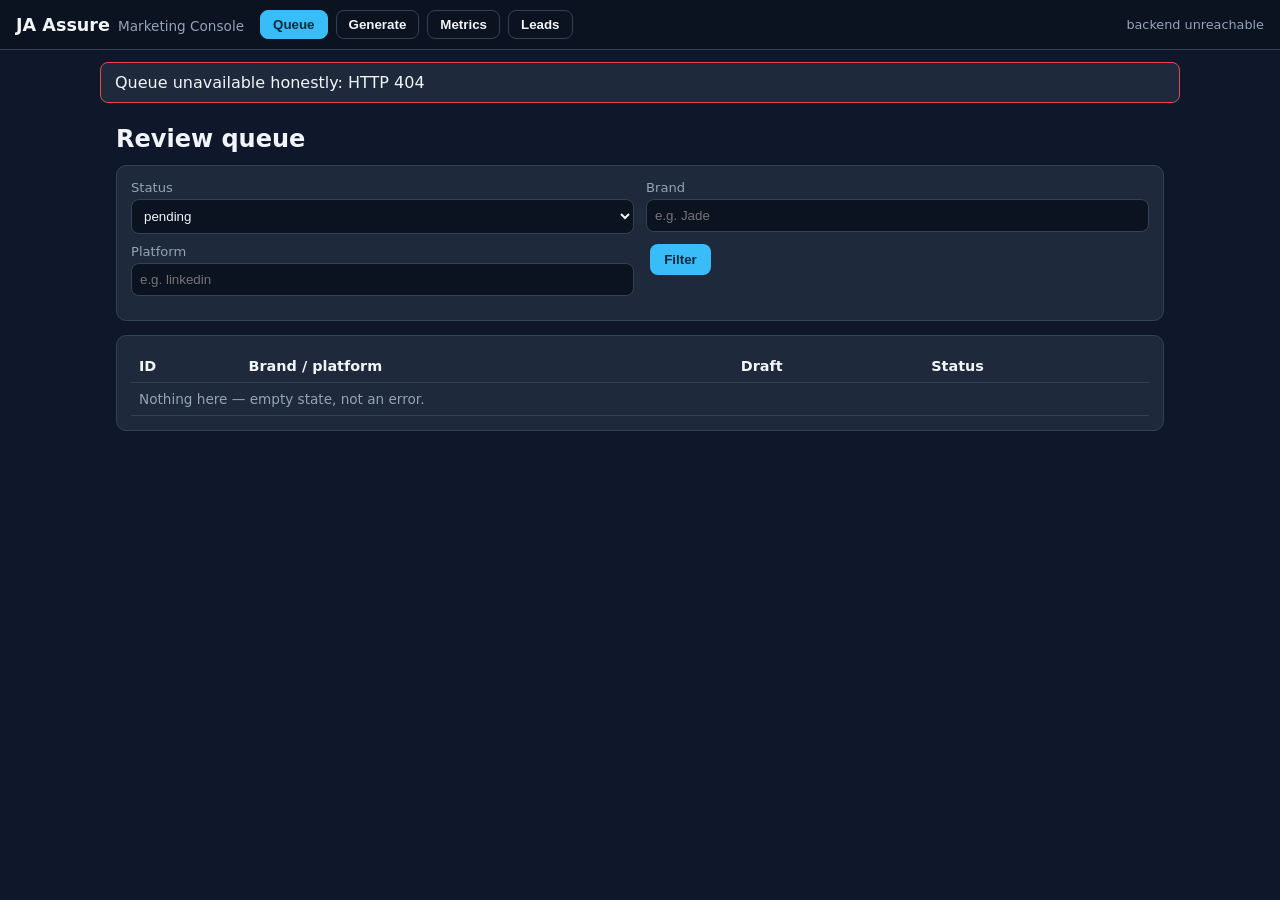
==== frontend/index.html @ 281b72fd "Real-vs-demo segregation, static frontend, live-model fix, hermetic tests - DEMO_MODE gate: real mod" ====
<!DOCTYPE html>
<html lang="en">
<head>
<meta charset="UTF-8">
<meta name="viewport" content="width=device-width, initial-scale=1">
<title>JA Assure — Marketing Console</title>
<link rel="stylesheet" href="./styles.css">
</head>
<body>
<header class="topbar">
  <div class="brand"><strong>JA Assure</strong><span>Marketing Console</span></div>
  <nav id="nav">
    <button data-view="queue" class="active">Queue</button>
    <button data-view="generate">Generate</button>
    <button data-view="metrics">Metrics</button>
    <button data-view="leads">Leads</button>
  </nav>
  <div id="health" class="health" title="Backend status">…</div>
</header>
<div id="banner" class="banner" hidden></div>
<main id="view"></main>
<script src="./app.js"></script>
</body>
</html>
---- frontend/styles.css ----
:root { --bg:#0f172a; --card:#1e293b; --line:#334155; --txt:#f1f5f9; --mut:#94a3b8; --acc:#38bdf8; --ok:#22c55e; --warn:#f59e0b; --bad:#ef4444; --demo:#f59e0b; }
* { box-sizing:border-box; }
body { margin:0; font-family:system-ui,-apple-system,Segoe UI,Roboto,sans-serif; background:var(--bg); color:var(--txt); }
.topbar { display:flex; align-items:center; gap:16px; padding:10px 16px; border-bottom:1px solid var(--line); background:#0b1220; position:sticky; top:0; z-index:5; flex-wrap:wrap; }
.brand strong { font-size:1.1rem; } .brand span { color:var(--mut); margin-left:8px; font-size:.85rem; }
#nav { display:flex; gap:8px; }
#nav button { background:transparent; border:1px solid var(--line); color:var(--txt); padding:6px 12px; border-radius:8px; cursor:pointer; }
#nav button.active { background:var(--acc); border-color:var(--acc); color:#06283a; font-weight:700; }
.health { margin-left:auto; font-size:.8rem; color:var(--mut); }
.health .dot { display:inline-block; width:8px; height:8px; border-radius:50%; background:var(--ok); margin-right:6px; }
.health.demo .dot { background:var(--demo); }
main { max-width:1080px; margin:0 auto; padding:16px; }
.banner { max-width:1080px; margin:12px auto 0; padding:10px 14px; border-radius:8px; background:#1e293b; border:1px solid var(--line); }
.banner.err { border-color:var(--bad); } .banner.demo { border-color:var(--demo); }
.card { background:var(--card); border:1px solid var(--line); border-radius:10px; padding:14px; margin-bottom:14px; }
.grid { display:grid; gap:14px; } @media(min-width:800px){ .grid.two { grid-template-columns:1fr 1fr; } }
h2 { margin:6px 0 12px; } h3 { margin:14px 0 8px; } h4 { margin:12px 0 6px; color:var(--acc); }
.mut { color:var(--mut); font-size:.85rem; }
pre, .prewrap { white-space:pre-wrap; word-break:break-word; }
table { width:100%; border-collapse:collapse; font-size:.9rem; }
th, td { text-align:left; padding:8px; border-bottom:1px solid var(--line); vertical-align:top; }
tr.clickable { cursor:pointer; } tr.clickable:hover td { background:#243449; }
.badge { display:inline-block; padding:2px 10px; border-radius:999px; font-size:.72rem; font-weight:700; text-transform:uppercase; letter-spacing:.03em; background:#334155; }
.badge.pending { background:#fef3c7; color:#92400e; } .badge.approved { background:#dcfce7; color:#166534; }
.badge.rejected { background:#e5e7eb; color:#374151; } .badge.scheduled { background:#dbeafe; color:#1e40af; }
.badge.published { background:#e0e7ff; color:#3730a3; } .badge.manual_intervention { background:#fee2e2; color:#991b1b; }
.badge.demo { background:#fef3c7; color:#92400e; border:1px dashed #92400e; }
button, .btn { background:var(--acc); color:#06283a; border:0; border-radius:8px; padding:8px 14px; font-weight:700; cursor:pointer; }
button.secondary { background:transparent; border:1px solid var(--line); color:var(--txt); }
button.danger { background:var(--bad); color:#fff; }
input, select, textarea { width:100%; background:#0b1220; border:1px solid var(--line); color:var(--txt); border-radius:8px; padding:8px; margin:4px 0 10px; }
label { font-size:.82rem; color:var(--mut); }
.formgrid { display:grid; gap:0 12px; } @media(min-width:700px){ .formgrid { grid-template-columns:1fr 1fr; } }
.diff-del { background:#3f1d1d; } .diff-ins { background:#12351f; }
.diff { list-style:none; padding:0; font-family:ui-monospace,monospace; font-size:.82rem; }
.diff li { padding:3px 8px; border-radius:4px; }
video { width:100%; max-width:300px; border-radius:8px; background:#000; }
.kpis { display:grid; grid-template-columns:repeat(auto-fit,minmax(150px,1fr)); gap:12px; }
.kpi { background:var(--card); border:1px solid var(--line); border-radius:10px; padding:12px; }
.kpi b { font-size:1.7rem; display:block; }
.kpi span { color:var(--mut); font-size:.8rem; }
.back { display:inline-block; margin-bottom:10px; color:var(--acc); cursor:pointer; }
ol.compact, ul.compact { margin:6px 0; padding-left:20px; } ol.compact li, ul.compact li { margin-bottom:4px; }
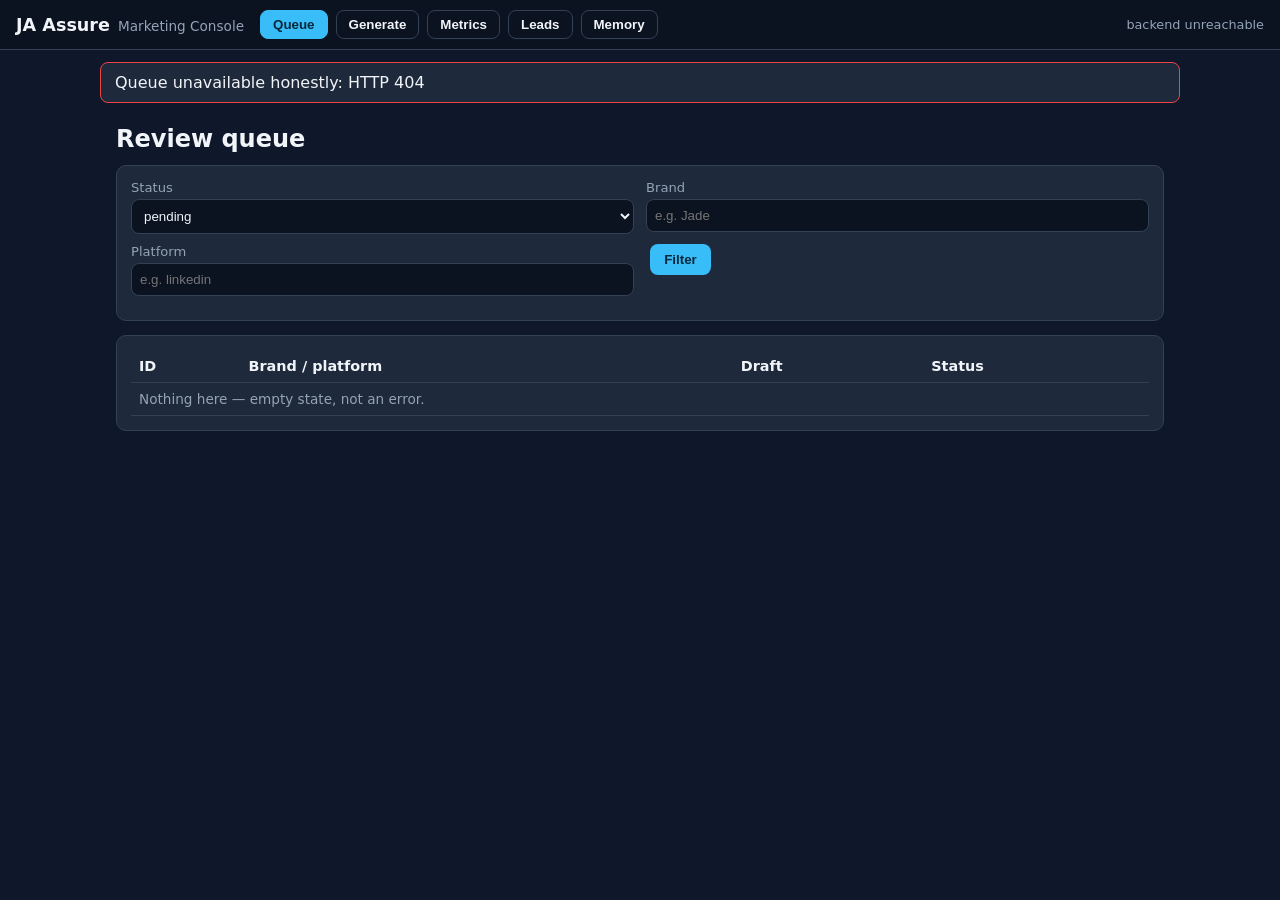
==== commit f3406122: "feat: initial memory vault, ken burns reel, and frontend graph" ====
--- a/frontend/index.html
+++ b/frontend/index.html
@@ -14,6 +14,7 @@
     <button data-view="generate">Generate</button>
     <button data-view="metrics">Metrics</button>
     <button data-view="leads">Leads</button>
+    <button data-view="memory">Memory</button>
   </nav>
   <div id="health" class="health" title="Backend status">…</div>
 </header>
--- a/frontend/styles.css
+++ b/frontend/styles.css
@@ -41,3 +41,5 @@
 .kpi span { color:var(--mut); font-size:.8rem; }
 .back { display:inline-block; margin-bottom:10px; color:var(--acc); cursor:pointer; }
 ol.compact, ul.compact { margin:6px 0; padding-left:20px; } ol.compact li, ul.compact li { margin-bottom:4px; }
+.image-gallery { display:flex; gap:10px; overflow-x:auto; padding:2px 2px 8px; }
+.image-gallery img { max-width:220px; border-radius:8px; flex:0 0 auto; background:#0b1220; }
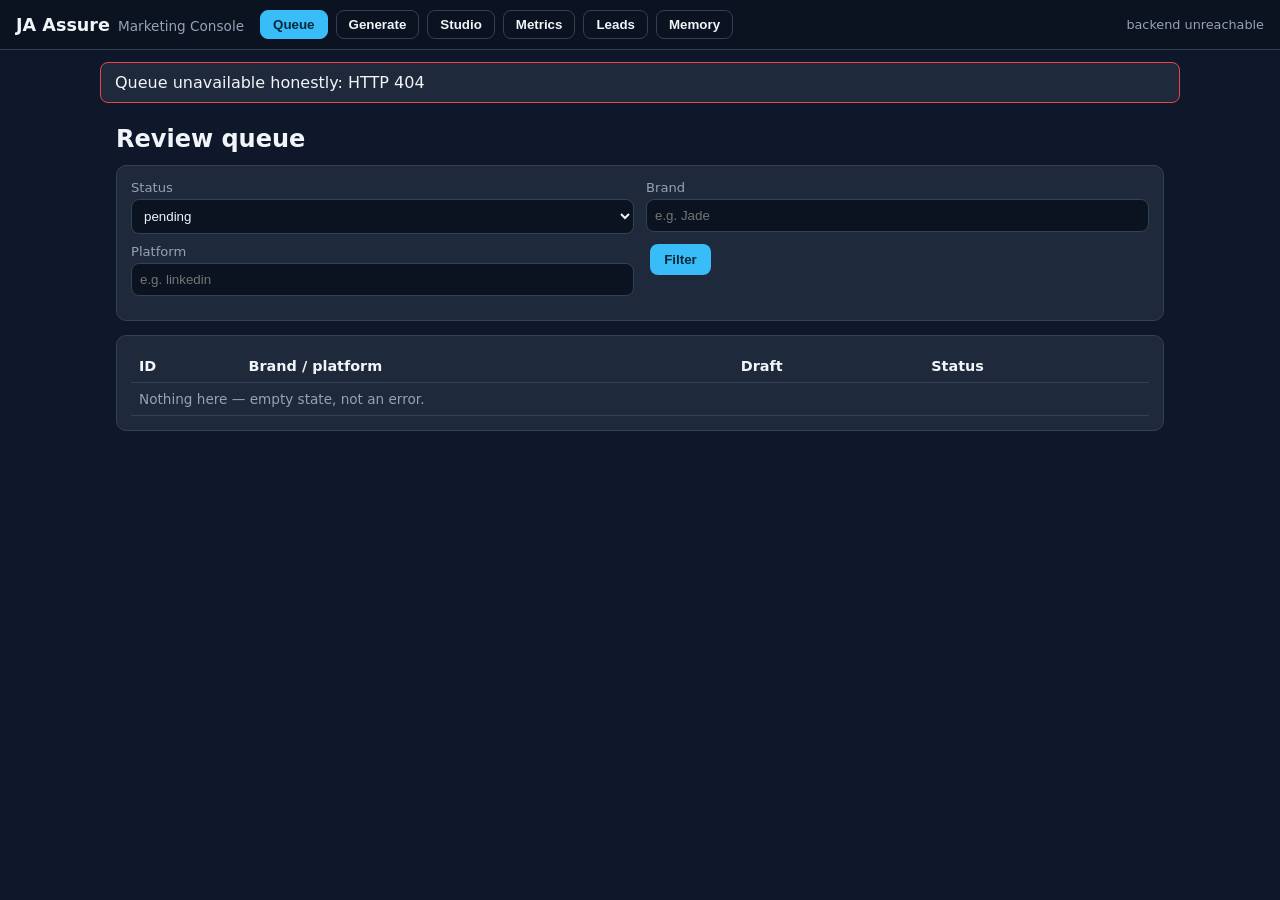
==== commit 5486c942: "feat: interactive Test Studio frontend, validated Veo and gemini-3.1-flash-image models, and studio " ====
--- a/frontend/index.html
+++ b/frontend/index.html
@@ -12,6 +12,7 @@
   <nav id="nav">
     <button data-view="queue" class="active">Queue</button>
     <button data-view="generate">Generate</button>
+    <button data-view="studio">Studio</button>
     <button data-view="metrics">Metrics</button>
     <button data-view="leads">Leads</button>
     <button data-view="memory">Memory</button>
--- a/frontend/styles.css
+++ b/frontend/styles.css
@@ -41,5 +41,8 @@
 .kpi span { color:var(--mut); font-size:.8rem; }
 .back { display:inline-block; margin-bottom:10px; color:var(--acc); cursor:pointer; }
 ol.compact, ul.compact { margin:6px 0; padding-left:20px; } ol.compact li, ul.compact li { margin-bottom:4px; }
-.image-gallery { display:flex; gap:10px; overflow-x:auto; padding:2px 2px 8px; }
-.image-gallery img { max-width:220px; border-radius:8px; flex:0 0 auto; background:#0b1220; }
+.studio-result { background:#0b1220; border:1px solid #334155; border-radius:8px; padding:12px; margin-top:12px; }
+.captions-box { background:#1e293b; border-radius:6px; padding:8px 12px; border:1px solid #334155; font-size:.82rem; }
+.captions-box ol { margin:0; padding-left:18px; }
+button:hover, .btn:hover { opacity:0.92; }
+#nav button:hover { border-color:var(--acc); }
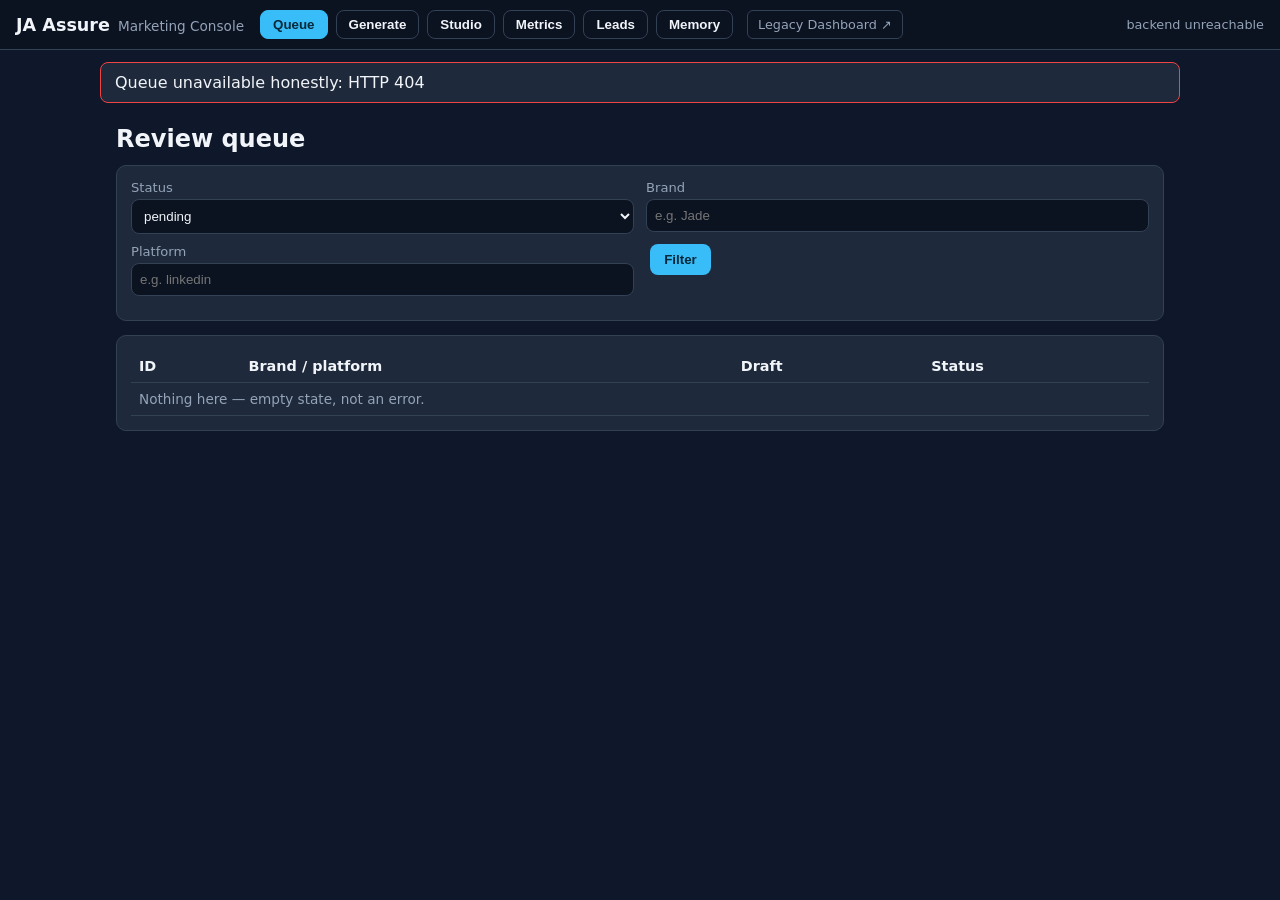
==== commit 804de019: "feat: integrate Pexels video API, Gemini multi-model rate-limit rotation pool, bounded research time" ====
--- a/frontend/index.html
+++ b/frontend/index.html
@@ -16,6 +16,7 @@
     <button data-view="metrics">Metrics</button>
     <button data-view="leads">Leads</button>
     <button data-view="memory">Memory</button>
+    <a href="/dashboard" style="color:#94a3b8;text-decoration:none;font-size:0.8rem;padding:6px 10px;border:1px solid #334155;border-radius:6px;margin-left:6px" title="Open Legacy HTML Dashboard">Legacy Dashboard ↗</a>
   </nav>
   <div id="health" class="health" title="Backend status">…</div>
 </header>
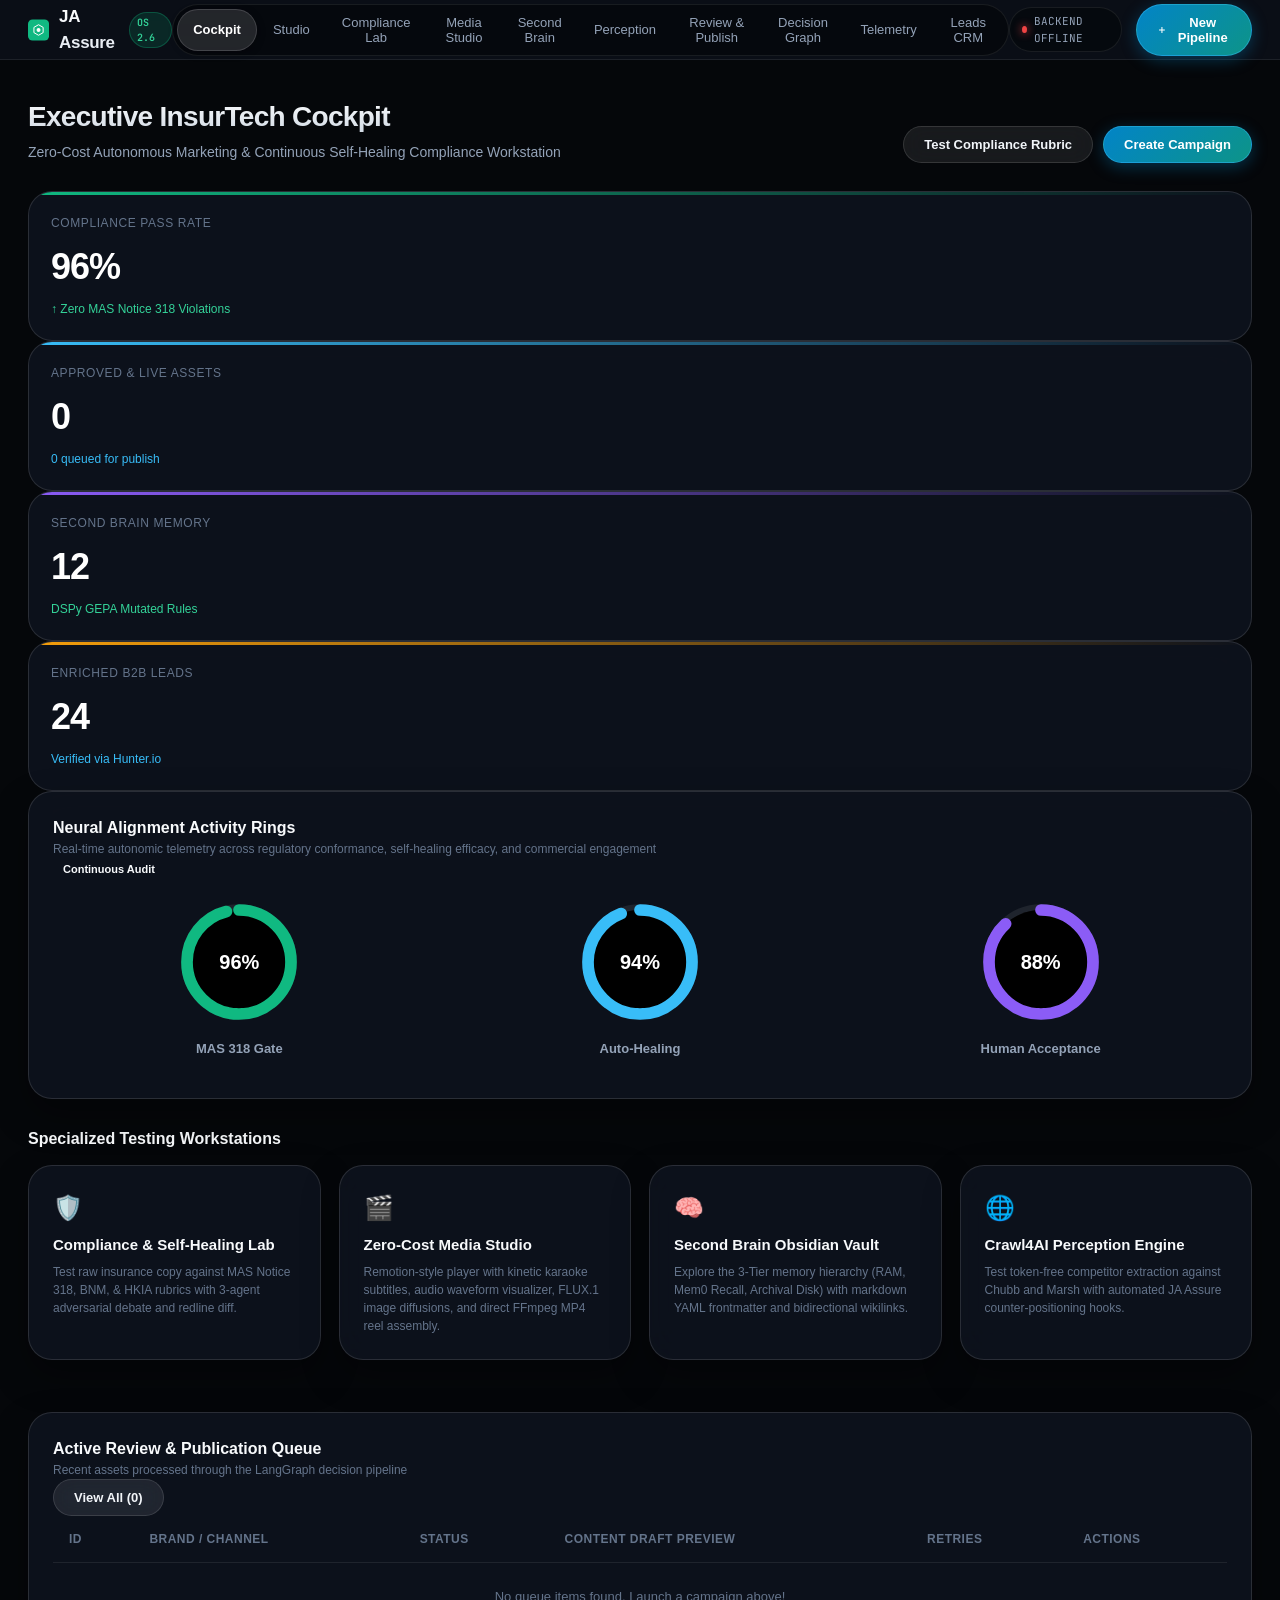
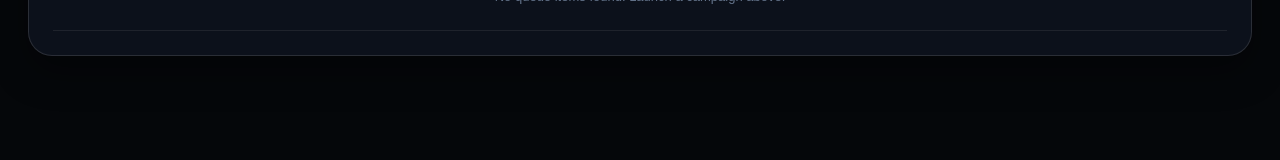
==== commit 2bed4103: "feat: complete Apple Design Method workstation, live media engine, Obsidian second brain, and compre" ====
--- a/frontend/index.html
+++ b/frontend/index.html
@@ -1,27 +1,133 @@
 <!DOCTYPE html>
-<html lang="en">
+<html lang="en" class="dark">
 <head>
-<meta charset="UTF-8">
-<meta name="viewport" content="width=device-width, initial-scale=1">
-<title>JA Assure — Marketing Console</title>
-<link rel="stylesheet" href="./styles.css">
+  <meta charset="UTF-8">
+  <meta name="viewport" content="width=device-width, initial-scale=1.0, maximum-scale=1.0, user-scalable=no">
+  <title>JA Assure Intelligence — Autonomous Marketing &amp; Compliance OS</title>
+  <link rel="preconnect" href="https://fonts.googleapis.com">
+  <link rel="preconnect" href="https://fonts.gstatic.com" crossorigin>
+  <link href="https://fonts.googleapis.com/css2?family=SF+Pro+Display:wght@300;400;500;600;700&family=SF+Pro+Text:wght@400;500;600&family=JetBrains+Mono:wght@400;500&display=swap" rel="stylesheet">
+  <link rel="stylesheet" href="./styles.css">
 </head>
-<body>
-<header class="topbar">
-  <div class="brand"><strong>JA Assure</strong><span>Marketing Console</span></div>
-  <nav id="nav">
-    <button data-view="queue" class="active">Queue</button>
-    <button data-view="generate">Generate</button>
-    <button data-view="studio">Studio</button>
-    <button data-view="metrics">Metrics</button>
-    <button data-view="leads">Leads</button>
-    <button data-view="memory">Memory</button>
-    <a href="/dashboard" style="color:#94a3b8;text-decoration:none;font-size:0.8rem;padding:6px 10px;border:1px solid #334155;border-radius:6px;margin-left:6px" title="Open Legacy HTML Dashboard">Legacy Dashboard ↗</a>
-  </nav>
-  <div id="health" class="health" title="Backend status">…</div>
-</header>
-<div id="banner" class="banner" hidden></div>
-<main id="view"></main>
-<script src="./app.js"></script>
+<body class="adm-theme">
+
+  <!-- ========================================================================= -->
+  <!-- APPLE KEYNOTE INTRO LOADING SCREEN                                        -->
+  <!-- ========================================================================= -->
+  <div id="adm-loader" class="adm-loader">
+    <div class="loader-backdrop-glow"></div>
+    <div class="loader-content">
+      <div class="loader-logo-wrap">
+        <div class="loader-halo"></div>
+        <div class="loader-symbol">
+          <svg width="64" height="64" viewBox="0 0 64 64" fill="none" xmlns="http://www.w3.org/2000/svg">
+            <rect width="64" height="64" rx="16" fill="url(#loader-grad)" />
+            <path d="M32 14L48 23V41L32 50L16 41V23L32 14Z" stroke="white" stroke-width="2.5" stroke-linejoin="round" />
+            <circle cx="32" cy="32" r="7" fill="white" />
+            <path d="M32 21V25M32 39V43M41 27L38 29M26 35L23 37M41 37L38 35M26 29L23 27" stroke="rgba(255,255,255,0.7)" stroke-width="2" stroke-linecap="round" />
+            <defs>
+              <linearGradient id="loader-grad" x1="0" y1="0" x2="64" y2="64" gradientUnits="userSpaceOnUse">
+                <stop stop-color="#10B981" />
+                <stop offset="0.5" stop-color="#06B6D4" />
+                <stop offset="1" stop-color="#3B82F6" />
+              </linearGradient>
+            </defs>
+          </svg>
+        </div>
+      </div>
+      <h1 class="loader-title">JA Assure Intelligence</h1>
+      <p class="loader-subtitle">Autonomous Marketing &amp; Continuous Self-Healing Compliance OS</p>
+      
+      <div class="loader-progress-container">
+        <div class="loader-progress-track">
+          <div id="loader-progress-bar" class="loader-progress-fill"></div>
+        </div>
+        <div id="loader-status" class="loader-status-text">Booting Neural Architecture...</div>
+      </div>
+
+      <div class="loader-badges">
+        <span>Zero-Cost Media Studio</span>
+        <span>•</span>
+        <span>MAS Notice 318 Guard</span>
+        <span>•</span>
+        <span>DSPy GEPA Optimizer</span>
+        <span>•</span>
+        <span>Obsidian Second Brain</span>
+      </div>
+    </div>
+  </div>
+
+  <!-- ========================================================================= -->
+  <!-- CUPERTINO SYSTEM BAR & WORKSPACE NAVIGATION                               -->
+  <!-- ========================================================================= -->
+  <header class="cupertino-bar">
+    <div class="bar-left">
+      <div class="brand-insignia" id="brand-home-btn" title="JA Assure Intelligence Workstation">
+        <svg width="28" height="28" viewBox="0 0 64 64" fill="none">
+          <rect width="64" height="64" rx="14" fill="url(#bar-grad)" />
+          <path d="M32 16L46 24V40L32 48L18 40V24L32 16Z" stroke="white" stroke-width="3" />
+          <circle cx="32" cy="32" r="6" fill="white" />
+          <defs>
+            <linearGradient id="bar-grad" x1="0" y1="0" x2="64" y2="64">
+              <stop stop-color="#10B981"/>
+              <stop offset="1" stop-color="#0284C7"/>
+            </linearGradient>
+          </defs>
+        </svg>
+        <span class="brand-name">JA Assure</span>
+        <span class="brand-pill">OS 2.6</span>
+      </div>
+    </div>
+
+    <nav class="cupertino-nav" id="main-nav">
+      <div class="nav-pill-slider" id="nav-slider"></div>
+      <button class="nav-item active" data-view="overview" title="Executive Cockpit & Live Operations">Cockpit</button>
+      <button class="nav-item" data-view="studio" title="End-to-End Pipeline & Multi-Platform Previews">Studio</button>
+      <button class="nav-item" data-view="compliance" title="Regulatory Testing & 3-Agent Debate Lab">Compliance Lab</button>
+      <button class="nav-item" data-view="medialab" title="Remotion Player, Kinetic Subtitles & FLUX Diffuser">Media Studio</button>
+      <button class="nav-item" data-view="vault" title="Obsidian Vault & 3-Tier Memory Graph">Second Brain</button>
+      <button class="nav-item" data-view="perception" title="Crawl4AI Competitor Intel & Newsjacking">Perception</button>
+      <button class="nav-item" data-view="queue" title="Review Queue & Project 2 Auto-Publisher">Review &amp; Publish</button>
+      <button class="nav-item" data-view="graph" title="LangGraph Decision Graph Canvas">Decision Graph</button>
+      <button class="nav-item" data-view="metrics" title="Closed-Loop Telemetry & Learning Curves">Telemetry</button>
+      <button class="nav-item" data-view="leads" title="B2B Prospecting & Fit Score Radar">Leads CRM</button>
+    </nav>
+
+    <div class="bar-right">
+      <div class="health-chip" id="health-chip" title="Backend & Model Sync Status">
+        <span class="pulse-dot"></span>
+        <span class="health-label" id="health-label">Syncing...</span>
+      </div>
+
+      <button class="action-btn-primary" id="btn-quick-generate" title="Launch Content Generator">
+        <svg width="14" height="14" viewBox="0 0 24 24" fill="none" stroke="currentColor" stroke-width="2.5">
+          <line x1="12" y1="5" x2="12" y2="19"></line>
+          <line x1="5" y1="12" x2="19" y2="12"></line>
+        </svg>
+        <span>New Pipeline</span>
+      </button>
+    </div>
+  </header>
+
+  <!-- Global Alert Banner -->
+  <div id="adm-banner" class="adm-banner" hidden>
+    <div class="banner-inner">
+      <span class="banner-icon" id="banner-icon">ℹ️</span>
+      <span class="banner-text" id="banner-text">Notification</span>
+      <button class="banner-close" id="banner-close">&times;</button>
+    </div>
+  </div>
+
+  <!-- ========================================================================= -->
+  <!-- MAIN APPLICATION STAGE WORKSPACE                                          -->
+  <!-- ========================================================================= -->
+  <main class="adm-stage" id="adm-stage">
+    <!-- Active interactive testbench view mounts here -->
+  </main>
+
+  <!-- Remotion-Style Video Preview Audio Element -->
+  <audio id="global-player-audio" preload="auto"></audio>
+
+  <script src="./app.js"></script>
 </body>
 </html>
--- a/frontend/styles.css
+++ b/frontend/styles.css
@@ -1,48 +1,2125 @@
-:root { --bg:#0f172a; --card:#1e293b; --line:#334155; --txt:#f1f5f9; --mut:#94a3b8; --acc:#38bdf8; --ok:#22c55e; --warn:#f59e0b; --bad:#ef4444; --demo:#f59e0b; }
-* { box-sizing:border-box; }
-body { margin:0; font-family:system-ui,-apple-system,Segoe UI,Roboto,sans-serif; background:var(--bg); color:var(--txt); }
-.topbar { display:flex; align-items:center; gap:16px; padding:10px 16px; border-bottom:1px solid var(--line); background:#0b1220; position:sticky; top:0; z-index:5; flex-wrap:wrap; }
-.brand strong { font-size:1.1rem; } .brand span { color:var(--mut); margin-left:8px; font-size:.85rem; }
-#nav { display:flex; gap:8px; }
-#nav button { background:transparent; border:1px solid var(--line); color:var(--txt); padding:6px 12px; border-radius:8px; cursor:pointer; }
-#nav button.active { background:var(--acc); border-color:var(--acc); color:#06283a; font-weight:700; }
-.health { margin-left:auto; font-size:.8rem; color:var(--mut); }
-.health .dot { display:inline-block; width:8px; height:8px; border-radius:50%; background:var(--ok); margin-right:6px; }
-.health.demo .dot { background:var(--demo); }
-main { max-width:1080px; margin:0 auto; padding:16px; }
-.banner { max-width:1080px; margin:12px auto 0; padding:10px 14px; border-radius:8px; background:#1e293b; border:1px solid var(--line); }
-.banner.err { border-color:var(--bad); } .banner.demo { border-color:var(--demo); }
-.card { background:var(--card); border:1px solid var(--line); border-radius:10px; padding:14px; margin-bottom:14px; }
-.grid { display:grid; gap:14px; } @media(min-width:800px){ .grid.two { grid-template-columns:1fr 1fr; } }
-h2 { margin:6px 0 12px; } h3 { margin:14px 0 8px; } h4 { margin:12px 0 6px; color:var(--acc); }
-.mut { color:var(--mut); font-size:.85rem; }
-pre, .prewrap { white-space:pre-wrap; word-break:break-word; }
-table { width:100%; border-collapse:collapse; font-size:.9rem; }
-th, td { text-align:left; padding:8px; border-bottom:1px solid var(--line); vertical-align:top; }
-tr.clickable { cursor:pointer; } tr.clickable:hover td { background:#243449; }
-.badge { display:inline-block; padding:2px 10px; border-radius:999px; font-size:.72rem; font-weight:700; text-transform:uppercase; letter-spacing:.03em; background:#334155; }
-.badge.pending { background:#fef3c7; color:#92400e; } .badge.approved { background:#dcfce7; color:#166534; }
-.badge.rejected { background:#e5e7eb; color:#374151; } .badge.scheduled { background:#dbeafe; color:#1e40af; }
-.badge.published { background:#e0e7ff; color:#3730a3; } .badge.manual_intervention { background:#fee2e2; color:#991b1b; }
-.badge.demo { background:#fef3c7; color:#92400e; border:1px dashed #92400e; }
-button, .btn { background:var(--acc); color:#06283a; border:0; border-radius:8px; padding:8px 14px; font-weight:700; cursor:pointer; }
-button.secondary { background:transparent; border:1px solid var(--line); color:var(--txt); }
-button.danger { background:var(--bad); color:#fff; }
-input, select, textarea { width:100%; background:#0b1220; border:1px solid var(--line); color:var(--txt); border-radius:8px; padding:8px; margin:4px 0 10px; }
-label { font-size:.82rem; color:var(--mut); }
-.formgrid { display:grid; gap:0 12px; } @media(min-width:700px){ .formgrid { grid-template-columns:1fr 1fr; } }
-.diff-del { background:#3f1d1d; } .diff-ins { background:#12351f; }
-.diff { list-style:none; padding:0; font-family:ui-monospace,monospace; font-size:.82rem; }
-.diff li { padding:3px 8px; border-radius:4px; }
-video { width:100%; max-width:300px; border-radius:8px; background:#000; }
-.kpis { display:grid; grid-template-columns:repeat(auto-fit,minmax(150px,1fr)); gap:12px; }
-.kpi { background:var(--card); border:1px solid var(--line); border-radius:10px; padding:12px; }
-.kpi b { font-size:1.7rem; display:block; }
-.kpi span { color:var(--mut); font-size:.8rem; }
-.back { display:inline-block; margin-bottom:10px; color:var(--acc); cursor:pointer; }
-ol.compact, ul.compact { margin:6px 0; padding-left:20px; } ol.compact li, ul.compact li { margin-bottom:4px; }
-.studio-result { background:#0b1220; border:1px solid #334155; border-radius:8px; padding:12px; margin-top:12px; }
-.captions-box { background:#1e293b; border-radius:6px; padding:8px 12px; border:1px solid #334155; font-size:.82rem; }
-.captions-box ol { margin:0; padding-left:18px; }
-button:hover, .btn:hover { opacity:0.92; }
-#nav button:hover { border-color:var(--acc); }
+/* ==========================================================================
+   JA ASSURE INTELLIGENCE — APPLE DESIGN METHOD (ADM) DESIGN SYSTEM
+   Space Black · Frosted Glassmorphism · SF Pro Typography · Keynote Aesthetic
+   ========================================================================== */
+
+:root {
+  --bg-black: #05070A;
+  --bg-canvas: #090D14;
+  --bg-card: rgba(18, 24, 38, 0.65);
+  --bg-card-hover: rgba(26, 35, 54, 0.8);
+  --bg-card-active: rgba(30, 42, 66, 0.9);
+  --bg-glass: rgba(13, 18, 28, 0.72);
+  --bg-input: rgba(10, 14, 22, 0.85);
+
+  --border-subtle: rgba(255, 255, 255, 0.08);
+  --border-card: rgba(255, 255, 255, 0.12);
+  --border-glow: rgba(56, 189, 248, 0.35);
+
+  --text-primary: #F8FAFC;
+  --text-secondary: #94A3B8;
+  --text-muted: #64748B;
+  --text-faint: #475569;
+
+  --apple-jade: #10B981;
+  --apple-jade-glow: rgba(16, 185, 129, 0.3);
+  --apple-jaguar: #3B82F6;
+  --apple-jaguar-glow: rgba(59, 130, 246, 0.3);
+  --apple-doctor: #06B6D4;
+  --apple-doctor-glow: rgba(6, 182, 212, 0.3);
+  --apple-mas-gold: #F59E0B;
+  --apple-redline: #EF4444;
+  --apple-indigo: #6366F1;
+
+  --font-display: -apple-system, BlinkMacSystemFont, "SF Pro Display", "Inter", sans-serif;
+  --font-text: -apple-system, BlinkMacSystemFont, "SF Pro Text", "Inter", sans-serif;
+  --font-mono: "JetBrains Mono", "SF Mono", Menlo, monospace;
+
+  --ease-apple: cubic-bezier(0.16, 1, 0.3, 1);
+  --ease-out: cubic-bezier(0, 0, 0.2, 1);
+  --radius-xs: 6px;
+  --radius-sm: 10px;
+  --radius-md: 16px;
+  --radius-lg: 24px;
+  --radius-xl: 32px;
+  --radius-full: 9999px;
+}
+
+*, *::before, *::after {
+  box-sizing: border-box;
+  margin: 0;
+  padding: 0;
+}
+
+html, body {
+  background-color: var(--bg-black);
+  color: var(--text-primary);
+  font-family: var(--font-text);
+  font-size: 14px;
+  line-height: 1.5;
+  -webkit-font-smoothing: antialiased;
+  -moz-osx-font-smoothing: grayscale;
+  overflow-x: hidden;
+  min-height: 100vh;
+}
+
+/* ==========================================================================
+   KEYNOTE INTRO LOADING SCREEN
+   ========================================================================== */
+.adm-loader {
+  position: fixed;
+  inset: 0;
+  background: radial-gradient(circle at 50% 30%, #111827 0%, #05070A 75%);
+  z-index: 10000;
+  display: flex;
+  align-items: center;
+  justify-content: center;
+  transition: opacity 0.8s var(--ease-apple), transform 0.8s var(--ease-apple), filter 0.8s var(--ease-apple);
+}
+
+.adm-loader.loaded {
+  opacity: 0;
+  transform: scale(1.04);
+  filter: blur(16px);
+  pointer-events: none;
+}
+
+.loader-backdrop-glow {
+  position: absolute;
+  width: 500px;
+  height: 500px;
+  background: radial-gradient(circle, rgba(16, 185, 129, 0.15), rgba(6, 182, 212, 0.1) 40%, transparent 70%);
+  filter: blur(60px);
+  animation: pulse-glow 4s ease-in-out infinite alternate;
+}
+
+@keyframes pulse-glow {
+  from { transform: scale(0.9); opacity: 0.7; }
+  to { transform: scale(1.15); opacity: 1; }
+}
+
+.loader-content {
+  position: relative;
+  z-index: 2;
+  text-align: center;
+  max-width: 480px;
+  padding: 24px;
+}
+
+.loader-logo-wrap {
+  position: relative;
+  width: 80px;
+  height: 80px;
+  margin: 0 auto 28px;
+  display: flex;
+  align-items: center;
+  justify-content: center;
+}
+
+.loader-halo {
+  position: absolute;
+  inset: -8px;
+  background: conic-gradient(from 0deg, #10B981, #06B6D4, #3B82F6, #10B981);
+  border-radius: 22px;
+  filter: blur(12px);
+  opacity: 0.6;
+  animation: rotate-halo 6s linear infinite;
+}
+
+@keyframes rotate-halo {
+  from { transform: rotate(0deg); }
+  to { transform: rotate(360deg); }
+}
+
+.loader-symbol {
+  position: relative;
+  border-radius: 18px;
+  overflow: hidden;
+  box-shadow: 0 12px 32px rgba(0, 0, 0, 0.6);
+}
+
+.loader-title {
+  font-family: var(--font-display);
+  font-size: 32px;
+  font-weight: 700;
+  letter-spacing: -0.03em;
+  background: linear-gradient(180deg, #FFFFFF 0%, #CBD5E1 100%);
+  -webkit-background-clip: text;
+  -webkit-text-fill-color: transparent;
+  margin-bottom: 8px;
+}
+
+.loader-subtitle {
+  font-size: 15px;
+  color: var(--text-secondary);
+  margin-bottom: 32px;
+}
+
+.loader-progress-container {
+  width: 100%;
+  margin-bottom: 24px;
+}
+
+.loader-progress-track {
+  width: 100%;
+  height: 4px;
+  background: rgba(255, 255, 255, 0.1);
+  border-radius: var(--radius-full);
+  overflow: hidden;
+  position: relative;
+}
+
+.loader-progress-fill {
+  height: 100%;
+  width: 0%;
+  background: linear-gradient(90deg, #10B981, #06B6D4, #3B82F6);
+  box-shadow: 0 0 12px rgba(6, 182, 212, 0.8);
+  border-radius: var(--radius-full);
+  transition: width 0.4s var(--ease-out);
+}
+
+.loader-status-text {
+  font-family: var(--font-mono);
+  font-size: 12px;
+  color: #38BDF8;
+  margin-top: 10px;
+  min-height: 18px;
+}
+
+.loader-badges {
+  display: flex;
+  align-items: center;
+  justify-content: center;
+  gap: 12px;
+  font-size: 12px;
+  color: var(--text-muted);
+}
+
+/* ==========================================================================
+   CUPERTINO SYSTEM BAR
+   ========================================================================== */
+.cupertino-bar {
+  position: sticky;
+  top: 0;
+  z-index: 1000;
+  display: flex;
+  align-items: center;
+  justify-content: space-between;
+  height: 60px;
+  padding: 0 28px;
+  background: var(--bg-glass);
+  backdrop-filter: blur(28px);
+  -webkit-backdrop-filter: blur(28px);
+  border-bottom: 1px solid var(--border-subtle);
+}
+
+.bar-left {
+  display: flex;
+  align-items: center;
+  gap: 12px;
+}
+
+.brand-insignia {
+  display: flex;
+  align-items: center;
+  gap: 10px;
+  cursor: pointer;
+}
+
+.brand-name {
+  font-family: var(--font-display);
+  font-size: 17px;
+  font-weight: 700;
+  letter-spacing: -0.02em;
+  background: linear-gradient(180deg, #FFFFFF 0%, #E2E8F0 100%);
+  -webkit-background-clip: text;
+  -webkit-text-fill-color: transparent;
+}
+
+.brand-pill {
+  font-size: 10px;
+  font-weight: 600;
+  font-family: var(--font-mono);
+  background: rgba(16, 185, 129, 0.15);
+  color: #34D399;
+  border: 1px solid rgba(16, 185, 129, 0.3);
+  padding: 2px 7px;
+  border-radius: var(--radius-full);
+}
+
+.cupertino-nav {
+  position: relative;
+  display: flex;
+  align-items: center;
+  background: rgba(0, 0, 0, 0.4);
+  padding: 4px;
+  border-radius: var(--radius-full);
+  border: 1px solid var(--border-subtle);
+}
+
+.nav-pill-slider {
+  position: absolute;
+  top: 4px;
+  bottom: 4px;
+  background: rgba(255, 255, 255, 0.12);
+  border-radius: var(--radius-full);
+  transition: all 0.3s var(--ease-apple);
+  pointer-events: none;
+  border: 1px solid rgba(255, 255, 255, 0.15);
+  box-shadow: 0 2px 8px rgba(0, 0, 0, 0.3);
+}
+
+.nav-item {
+  position: relative;
+  z-index: 2;
+  background: transparent;
+  border: none;
+  color: var(--text-secondary);
+  font-family: var(--font-text);
+  font-size: 13px;
+  font-weight: 500;
+  padding: 6px 16px;
+  border-radius: var(--radius-full);
+  cursor: pointer;
+  transition: color 0.2s ease;
+}
+
+.nav-item:hover {
+  color: #FFFFFF;
+}
+
+.nav-item.active {
+  color: #FFFFFF;
+  font-weight: 600;
+}
+
+.bar-right {
+  display: flex;
+  align-items: center;
+  gap: 14px;
+}
+
+.keynote-btn {
+  display: flex;
+  align-items: center;
+  gap: 6px;
+  background: rgba(99, 102, 241, 0.15);
+  color: #A5B4FC;
+  border: 1px solid rgba(99, 102, 241, 0.35);
+  padding: 6px 14px;
+  border-radius: var(--radius-full);
+  font-size: 12px;
+  font-weight: 600;
+  cursor: pointer;
+  transition: all 0.2s ease;
+}
+
+.keynote-btn:hover {
+  background: rgba(99, 102, 241, 0.28);
+  color: #FFFFFF;
+  border-color: rgba(99, 102, 241, 0.6);
+  box-shadow: 0 0 16px rgba(99, 102, 241, 0.4);
+}
+
+.health-chip {
+  display: flex;
+  align-items: center;
+  gap: 7px;
+  background: rgba(0, 0, 0, 0.35);
+  border: 1px solid var(--border-subtle);
+  padding: 5px 12px;
+  border-radius: var(--radius-full);
+  font-size: 11px;
+  font-family: var(--font-mono);
+  color: var(--text-secondary);
+}
+
+.pulse-dot {
+  width: 7px;
+  height: 7px;
+  background-color: #10B981;
+  border-radius: 50%;
+  box-shadow: 0 0 8px #10B981;
+  animation: pulse-ring 2s cubic-bezier(0.4, 0, 0.6, 1) infinite;
+}
+
+.health-chip.demo .pulse-dot {
+  background-color: #F59E0B;
+  box-shadow: 0 0 8px #F59E0B;
+}
+
+.health-chip.offline .pulse-dot {
+  background-color: #EF4444;
+  box-shadow: 0 0 8px #EF4444;
+}
+
+@keyframes pulse-ring {
+  0%, 100% { opacity: 1; transform: scale(1); }
+  50% { opacity: 0.5; transform: scale(0.85); }
+}
+
+.action-btn-primary {
+  display: flex;
+  align-items: center;
+  gap: 6px;
+  background: linear-gradient(135deg, #10B981 0%, #059669 100%);
+  color: white;
+  border: 1px solid rgba(255, 255, 255, 0.2);
+  padding: 7px 18px;
+  border-radius: var(--radius-full);
+  font-size: 13px;
+  font-weight: 600;
+  cursor: pointer;
+  box-shadow: 0 4px 14px rgba(16, 185, 129, 0.35);
+  transition: all 0.2s var(--ease-apple);
+}
+
+.action-btn-primary:hover {
+  transform: translateY(-1px);
+  box-shadow: 0 6px 20px rgba(16, 185, 129, 0.5);
+  filter: brightness(1.08);
+}
+
+.action-btn-primary:active {
+  transform: translateY(0);
+}
+
+/* ==========================================================================
+   GLOBAL ALERT BANNER
+   ========================================================================== */
+.adm-banner {
+  background: rgba(15, 23, 42, 0.9);
+  backdrop-filter: blur(16px);
+  border-bottom: 1px solid var(--border-subtle);
+  padding: 10px 24px;
+  animation: slide-down 0.3s var(--ease-apple);
+}
+
+@keyframes slide-down {
+  from { transform: translateY(-100%); opacity: 0; }
+  to { transform: translateY(0); opacity: 1; }
+}
+
+.banner-inner {
+  max-width: 1280px;
+  margin: 0 auto;
+  display: flex;
+  align-items: center;
+  gap: 12px;
+  font-size: 13px;
+}
+
+.adm-banner.err { border-color: rgba(239, 68, 68, 0.3); background: rgba(69, 10, 10, 0.85); }
+.adm-banner.demo { border-color: rgba(245, 158, 11, 0.3); background: rgba(69, 40, 10, 0.85); }
+.adm-banner.success { border-color: rgba(16, 185, 129, 0.3); background: rgba(6, 78, 59, 0.85); }
+
+.banner-text { flex: 1; }
+.banner-close {
+  background: transparent;
+  border: none;
+  color: var(--text-muted);
+  font-size: 18px;
+  cursor: pointer;
+}
+
+/* ==========================================================================
+   MAIN APPLICATION STAGE
+   ========================================================================== */
+.adm-stage {
+  max-width: 1360px;
+  margin: 0 auto;
+  padding: 36px 28px 80px;
+  animation: fade-in 0.4s var(--ease-apple);
+}
+
+@keyframes fade-in {
+  from { opacity: 0; transform: translateY(8px); }
+  to { opacity: 1; transform: translateY(0); }
+}
+
+/* Common Card & Section Layout */
+.section-header {
+  margin-bottom: 28px;
+  display: flex;
+  align-items: flex-end;
+  justify-content: space-between;
+}
+
+.section-title {
+  font-family: var(--font-display);
+  font-size: 28px;
+  font-weight: 700;
+  letter-spacing: -0.025em;
+  background: linear-gradient(180deg, #FFFFFF 0%, #CBD5E1 100%);
+  -webkit-background-clip: text;
+  -webkit-text-fill-color: transparent;
+}
+
+.section-caption {
+  font-size: 14px;
+  color: var(--text-secondary);
+  margin-top: 4px;
+}
+
+.adm-card {
+  background: var(--bg-card);
+  backdrop-filter: blur(20px);
+  -webkit-backdrop-filter: blur(20px);
+  border: 1px solid var(--border-card);
+  border-radius: var(--radius-lg);
+  padding: 24px;
+  margin-bottom: 24px;
+  box-shadow: 0 16px 36px rgba(0, 0, 0, 0.35);
+  transition: border-color 0.2s ease, box-shadow 0.2s ease;
+}
+
+.adm-card:hover {
+  border-color: rgba(255, 255, 255, 0.18);
+  box-shadow: 0 20px 48px rgba(0, 0, 0, 0.45);
+}
+
+.card-title {
+  font-family: var(--font-display);
+  font-size: 18px;
+  font-weight: 600;
+  letter-spacing: -0.015em;
+  margin-bottom: 16px;
+  display: flex;
+  align-items: center;
+  gap: 10px;
+}
+
+/* ==========================================================================
+   OVERVIEW & APPLE FITNESS STYLE ACTIVITY RINGS
+   ========================================================================== */
+.overview-kpis {
+  display: grid;
+  grid-template-columns: repeat(auto-fit, minmax(240px, 1fr));
+  gap: 20px;
+  margin-bottom: 32px;
+}
+
+.kpi-card {
+  background: var(--bg-card);
+  backdrop-filter: blur(20px);
+  border: 1px solid var(--border-card);
+  border-radius: var(--radius-lg);
+  padding: 22px;
+  position: relative;
+  overflow: hidden;
+}
+
+.kpi-card::before {
+  content: '';
+  position: absolute;
+  top: 0; left: 0; right: 0; height: 3px;
+  background: linear-gradient(90deg, var(--kpi-accent, #10B981), transparent);
+}
+
+.kpi-label {
+  font-size: 12px;
+  font-weight: 500;
+  text-transform: uppercase;
+  letter-spacing: 0.05em;
+  color: var(--text-muted);
+  margin-bottom: 8px;
+}
+
+.kpi-val {
+  font-family: var(--font-display);
+  font-size: 36px;
+  font-weight: 700;
+  letter-spacing: -0.03em;
+  color: #FFFFFF;
+}
+
+.kpi-trend {
+  font-size: 12px;
+  margin-top: 6px;
+  display: flex;
+  align-items: center;
+  gap: 4px;
+}
+
+.kpi-trend.positive { color: #34D399; }
+.kpi-trend.highlight { color: #38BDF8; }
+
+.rings-wrapper {
+  display: flex;
+  align-items: center;
+  justify-content: space-around;
+  flex-wrap: wrap;
+  gap: 28px;
+  padding: 16px 0;
+}
+
+.ring-item {
+  display: flex;
+  flex-direction: column;
+  align-items: center;
+  gap: 12px;
+}
+
+.ring-circle {
+  width: 130px;
+  height: 130px;
+  position: relative;
+  display: flex;
+  align-items: center;
+  justify-content: center;
+}
+
+.ring-circle svg {
+  transform: rotate(-90deg);
+  width: 100%;
+  height: 100%;
+}
+
+.ring-bg {
+  stroke: rgba(255, 255, 255, 0.08);
+  stroke-width: 9;
+}
+
+.ring-val-stroke {
+  stroke-width: 9;
+  stroke-linecap: round;
+  transition: stroke-dashoffset 1.2s var(--ease-apple);
+}
+
+.ring-inner-val {
+  position: absolute;
+  font-family: var(--font-display);
+  font-size: 20px;
+  font-weight: 700;
+  color: #FFFFFF;
+}
+
+.ring-label {
+  font-size: 13px;
+  font-weight: 600;
+  color: var(--text-secondary);
+  text-align: center;
+}
+
+/* ==========================================================================
+   CAMPAIGN STUDIO & FORM CONTROLS
+   ========================================================================== */
+.studio-grid {
+  display: grid;
+  grid-template-columns: 1.1fr 0.9fr;
+  gap: 28px;
+}
+
+.form-row-grid {
+  display: grid;
+  grid-template-columns: repeat(2, 1fr);
+  gap: 16px;
+  margin-bottom: 16px;
+}
+
+.adm-label {
+  display: block;
+  font-size: 12px;
+  font-weight: 600;
+  color: var(--text-secondary);
+  margin-bottom: 6px;
+}
+
+.adm-select, .adm-input, .adm-textarea {
+  width: 100%;
+  background: var(--bg-input);
+  border: 1px solid var(--border-card);
+  color: #FFFFFF;
+  padding: 10px 14px;
+  border-radius: var(--radius-sm);
+  font-family: var(--font-text);
+  font-size: 13px;
+  transition: border-color 0.2s ease, box-shadow 0.2s ease;
+  outline: none;
+}
+
+.adm-select:focus, .adm-input:focus, .adm-textarea:focus {
+  border-color: #38BDF8;
+  box-shadow: 0 0 0 3px rgba(56, 189, 248, 0.2);
+}
+
+.adm-btn-submit {
+  width: 100%;
+  background: linear-gradient(135deg, #10B981 0%, #059669 100%);
+  color: white;
+  border: none;
+  padding: 12px;
+  border-radius: var(--radius-sm);
+  font-size: 14px;
+  font-weight: 600;
+  cursor: pointer;
+  box-shadow: 0 4px 16px rgba(16, 185, 129, 0.35);
+  transition: all 0.2s var(--ease-apple);
+  display: flex;
+  align-items: center;
+  justify-content: center;
+  gap: 8px;
+  margin-top: 8px;
+}
+
+.adm-btn-submit:hover {
+  filter: brightness(1.1);
+  transform: translateY(-1px);
+}
+
+.adm-btn-submit:disabled {
+  opacity: 0.6;
+  cursor: not-allowed;
+  transform: none;
+}
+
+/* ==========================================================================
+   REMOTION-STYLE ZERO-LATENCY VIDEO PREVIEW PLAYER
+   ========================================================================== */
+.player-container {
+  display: flex;
+  flex-direction: column;
+  align-items: center;
+  background: rgba(8, 12, 20, 0.9);
+  border: 1px solid var(--border-card);
+  border-radius: var(--radius-xl);
+  padding: 24px;
+  position: relative;
+  overflow: hidden;
+}
+
+.player-aspect-switches {
+  display: flex;
+  gap: 8px;
+  margin-bottom: 20px;
+  background: rgba(0, 0, 0, 0.4);
+  padding: 4px;
+  border-radius: var(--radius-full);
+  border: 1px solid var(--border-subtle);
+}
+
+.aspect-btn {
+  background: transparent;
+  border: none;
+  color: var(--text-secondary);
+  font-size: 11px;
+  font-weight: 600;
+  padding: 4px 12px;
+  border-radius: var(--radius-full);
+  cursor: pointer;
+  transition: all 0.2s ease;
+}
+
+.aspect-btn.active {
+  background: rgba(255, 255, 255, 0.15);
+  color: #FFFFFF;
+}
+
+/* Vertical 9:16 Phone Viewport */
+.phone-viewport {
+  width: 320px;
+  height: 568px;
+  background: #000000;
+  border-radius: 40px;
+  position: relative;
+  overflow: hidden;
+  box-shadow: 0 24px 64px rgba(0, 0, 0, 0.8), 0 0 0 6px #1E293B, 0 0 0 8px rgba(255, 255, 255, 0.1);
+  display: flex;
+  flex-direction: column;
+  justify-content: space-between;
+  padding: 20px 16px;
+  transition: all 0.4s var(--ease-apple);
+}
+
+.phone-viewport.landscape {
+  width: 568px;
+  height: 320px;
+}
+
+.phone-viewport.square {
+  width: 400px;
+  height: 400px;
+  border-radius: 28px;
+}
+
+/* Dynamic Ambient Canvas Backdrop inside Phone */
+.phone-ambient-aura {
+  position: absolute;
+  inset: 0;
+  background: radial-gradient(circle at 50% 40%, var(--viewport-accent, #065F46) 0%, #03110E 80%);
+  opacity: 0.85;
+  transition: background 0.6s ease;
+  z-index: 1;
+}
+
+.phone-particles {
+  position: absolute;
+  inset: 0;
+  background-image: radial-gradient(rgba(255, 255, 255, 0.15) 1px, transparent 1px);
+  background-size: 24px 24px;
+  opacity: 0.35;
+  z-index: 2;
+}
+
+/* Header inside Phone */
+.phone-header {
+  position: relative;
+  z-index: 10;
+  display: flex;
+  align-items: center;
+  justify-content: space-between;
+}
+
+.phone-brand-badge {
+  background: rgba(0, 0, 0, 0.6);
+  backdrop-filter: blur(12px);
+  border: 1px solid rgba(255, 255, 255, 0.15);
+  color: #F8FAFC;
+  font-size: 10px;
+  font-weight: 700;
+  letter-spacing: 0.05em;
+  padding: 4px 10px;
+  border-radius: var(--radius-full);
+}
+
+.phone-live-indicator {
+  display: flex;
+  align-items: center;
+  gap: 5px;
+  font-size: 10px;
+  font-weight: 600;
+  color: #34D399;
+}
+
+/* Kinetic Typography Karaoke Canvas */
+.kinetic-canvas-container {
+  position: relative;
+  z-index: 10;
+  margin: auto 0;
+  text-align: center;
+  padding: 0 10px;
+}
+
+.kinetic-words-wrap {
+  display: flex;
+  flex-wrap: wrap;
+  justify-content: center;
+  gap: 6px 8px;
+  line-height: 1.35;
+}
+
+.k-word {
+  font-family: var(--font-display);
+  font-size: 22px;
+  font-weight: 700;
+  color: rgba(255, 255, 255, 0.4);
+  transition: all 0.15s ease-out;
+  transform-origin: center bottom;
+  display: inline-block;
+}
+
+.k-word.active {
+  color: #FFFFFF;
+  transform: scale(1.18);
+  background: linear-gradient(180deg, #FFFFFF 0%, #38BDF8 100%);
+  -webkit-background-clip: text;
+  -webkit-text-fill-color: transparent;
+  text-shadow: 0 0 20px rgba(56, 189, 248, 0.6);
+}
+
+.k-word.past {
+  color: rgba(255, 255, 255, 0.85);
+}
+
+/* Phone Footer Disclaimer */
+.phone-footer {
+  position: relative;
+  z-index: 10;
+  text-align: center;
+}
+
+.phone-disclaimer {
+  font-size: 9px;
+  color: rgba(255, 255, 255, 0.5);
+  background: rgba(0, 0, 0, 0.5);
+  backdrop-filter: blur(8px);
+  padding: 6px 10px;
+  border-radius: var(--radius-sm);
+  border: 1px solid rgba(255, 255, 255, 0.08);
+}
+
+/* Live Audio Waveform Visualizer */
+.waveform-container {
+  display: flex;
+  align-items: center;
+  justify-content: center;
+  gap: 3px;
+  height: 28px;
+  margin-bottom: 12px;
+}
+
+.wave-bar {
+  width: 3px;
+  height: 6px;
+  background: #38BDF8;
+  border-radius: var(--radius-full);
+  transition: height 0.08s ease;
+}
+
+/* Player Controls Bar */
+.player-controls-bar {
+  width: 100%;
+  max-width: 440px;
+  margin-top: 20px;
+  display: flex;
+  flex-direction: column;
+  gap: 12px;
+}
+
+.player-scrubber-wrap {
+  display: flex;
+  align-items: center;
+  gap: 12px;
+}
+
+.scrubber-track {
+  flex: 1;
+  height: 6px;
+  background: rgba(255, 255, 255, 0.1);
+  border-radius: var(--radius-full);
+  position: relative;
+  cursor: pointer;
+}
+
+.scrubber-fill {
+  height: 100%;
+  width: 0%;
+  background: linear-gradient(90deg, #10B981, #38BDF8);
+  border-radius: var(--radius-full);
+}
+
+.scrubber-time {
+  font-family: var(--font-mono);
+  font-size: 11px;
+  color: var(--text-muted);
+  min-width: 70px;
+  text-align: right;
+}
+
+.player-buttons-row {
+  display: flex;
+  align-items: center;
+  justify-content: space-between;
+}
+
+.playback-toggle-btn {
+  width: 44px;
+  height: 44px;
+  border-radius: 50%;
+  background: #FFFFFF;
+  color: #05070A;
+  border: none;
+  display: flex;
+  align-items: center;
+  justify-content: center;
+  cursor: pointer;
+  box-shadow: 0 4px 16px rgba(255, 255, 255, 0.3);
+  transition: all 0.2s var(--ease-apple);
+}
+
+.playback-toggle-btn:hover {
+  transform: scale(1.06);
+}
+
+.player-meta-btns {
+  display: flex;
+  align-items: center;
+  gap: 8px;
+}
+
+.pill-ctrl-btn {
+  background: rgba(255, 255, 255, 0.08);
+  color: var(--text-secondary);
+  border: 1px solid var(--border-subtle);
+  padding: 6px 12px;
+  border-radius: var(--radius-full);
+  font-size: 12px;
+  font-weight: 500;
+  cursor: pointer;
+  transition: all 0.2s ease;
+}
+
+.pill-ctrl-btn:hover {
+  color: #FFFFFF;
+  background: rgba(255, 255, 255, 0.15);
+}
+
+/* Download Hub */
+.download-hub {
+  display: flex;
+  gap: 10px;
+  margin-top: 14px;
+  flex-wrap: wrap;
+  justify-content: center;
+}
+
+.download-pill {
+  display: flex;
+  align-items: center;
+  gap: 6px;
+  font-size: 11px;
+  font-weight: 600;
+  color: #38BDF8;
+  background: rgba(56, 189, 248, 0.1);
+  border: 1px solid rgba(56, 189, 248, 0.25);
+  padding: 5px 12px;
+  border-radius: var(--radius-full);
+  text-decoration: none;
+  transition: all 0.2s ease;
+}
+
+.download-pill:hover {
+  background: rgba(56, 189, 248, 0.2);
+  border-color: #38BDF8;
+}
+
+/* ==========================================================================
+   MULTI-PLATFORM NATIVE MOCKUPS (LINKEDIN, INSTAGRAM, X, TIKTOK)
+   ========================================================================== */
+.mockups-grid {
+  display: grid;
+  grid-template-columns: repeat(auto-fit, minmax(320px, 1fr));
+  gap: 24px;
+  margin-top: 24px;
+}
+
+.mockup-frame {
+  background: #0F172A;
+  border-radius: var(--radius-lg);
+  border: 1px solid var(--border-card);
+  overflow: hidden;
+  box-shadow: 0 16px 36px rgba(0, 0, 0, 0.4);
+}
+
+.mockup-header-bar {
+  display: flex;
+  align-items: center;
+  justify-content: space-between;
+  padding: 12px 16px;
+  background: rgba(0, 0, 0, 0.3);
+  border-bottom: 1px solid var(--border-subtle);
+}
+
+.mockup-user {
+  display: flex;
+  align-items: center;
+  gap: 10px;
+}
+
+.mockup-avatar {
+  width: 38px;
+  height: 38px;
+  border-radius: 50%;
+  background: linear-gradient(135deg, #10B981, #0284C7);
+  display: flex;
+  align-items: center;
+  justify-content: center;
+  font-weight: 700;
+  font-size: 14px;
+  color: white;
+}
+
+.mockup-names {
+  line-height: 1.25;
+}
+
+.mockup-display {
+  font-weight: 600;
+  font-size: 13px;
+  color: #FFFFFF;
+}
+
+.mockup-subtext {
+  font-size: 11px;
+  color: var(--text-muted);
+}
+
+.mockup-body {
+  padding: 16px;
+  font-size: 13px;
+  line-height: 1.6;
+  white-space: pre-wrap;
+  color: #E2E8F0;
+}
+
+.mockup-media-holder {
+  width: 100%;
+  max-height: 360px;
+  overflow: hidden;
+  background: #020617;
+  display: flex;
+  align-items: center;
+  justify-content: center;
+}
+
+.mockup-media-holder img, .mockup-media-holder video {
+  width: 100%;
+  height: auto;
+  object-fit: cover;
+}
+
+.mockup-footer-actions {
+  display: flex;
+  align-items: center;
+  justify-content: space-around;
+  padding: 12px 16px;
+  border-top: 1px solid var(--border-subtle);
+  color: var(--text-secondary);
+  font-size: 12px;
+}
+
+/* ==========================================================================
+   INTERACTIVE INFINITE CANVAS / DECISION GRAPH
+   ========================================================================== */
+.canvas-card {
+  position: relative;
+  height: 620px;
+  background: radial-gradient(circle at 50% 50%, #0F172A 0%, #06090F 100%);
+  border-radius: var(--radius-xl);
+  overflow: hidden;
+  border: 1px solid var(--border-card);
+}
+
+.canvas-toolbar {
+  position: absolute;
+  top: 16px;
+  left: 20px;
+  right: 20px;
+  z-index: 50;
+  display: flex;
+  align-items: center;
+  justify-content: space-between;
+  pointer-events: none;
+}
+
+.canvas-toolbar > * {
+  pointer-events: auto;
+}
+
+.canvas-title-badge {
+  background: rgba(15, 23, 42, 0.85);
+  backdrop-filter: blur(12px);
+  border: 1px solid var(--border-card);
+  padding: 8px 16px;
+  border-radius: var(--radius-full);
+  font-size: 13px;
+  font-weight: 600;
+  color: #FFFFFF;
+  display: flex;
+  align-items: center;
+  gap: 8px;
+}
+
+.canvas-simulate-btn {
+  background: linear-gradient(135deg, #6366F1, #8B5CF6);
+  color: white;
+  border: none;
+  padding: 8px 18px;
+  border-radius: var(--radius-full);
+  font-size: 12px;
+  font-weight: 600;
+  cursor: pointer;
+  box-shadow: 0 4px 14px rgba(99, 102, 241, 0.4);
+  transition: all 0.2s ease;
+}
+
+.canvas-simulate-btn:hover {
+  filter: brightness(1.1);
+  transform: translateY(-1px);
+}
+
+.graph-svg-stage {
+  width: 100%;
+  height: 100%;
+  position: absolute;
+  inset: 0;
+}
+
+/* Decision Graph Nodes */
+.graph-node {
+  cursor: pointer;
+  transition: transform 0.2s var(--ease-apple), filter 0.2s var(--ease-apple);
+}
+
+.graph-node:hover {
+  transform: scale(1.05);
+  filter: brightness(1.2);
+}
+
+.node-rect {
+  rx: 16;
+  ry: 16;
+  fill: rgba(15, 23, 42, 0.85);
+  stroke-width: 2;
+  transition: stroke 0.3s ease, fill 0.3s ease;
+}
+
+.node-rect.pulse {
+  animation: node-pulse 1.5s ease-in-out infinite;
+}
+
+@keyframes node-pulse {
+  0%, 100% { stroke-width: 2; }
+  50% { stroke-width: 5; filter: drop-shadow(0 0 12px currentColor); }
+}
+
+.graph-edge {
+  fill: none;
+  stroke: rgba(255, 255, 255, 0.15);
+  stroke-width: 2;
+  stroke-dasharray: 6 6;
+  animation: dash 20s linear infinite;
+}
+
+.graph-edge.active {
+  stroke: #38BDF8;
+  stroke-width: 3;
+  filter: drop-shadow(0 0 6px rgba(56, 189, 248, 0.6));
+}
+
+@keyframes dash {
+  to { stroke-dashoffset: -200; }
+}
+
+/* ==========================================================================
+   COMPLIANCE REDLINE & SELF-HEALING DIFF STUDIO
+   ========================================================================== */
+.diff-grid {
+  display: grid;
+  grid-template-columns: 1fr 1fr;
+  gap: 20px;
+  margin-bottom: 20px;
+}
+
+.diff-box {
+  background: var(--bg-input);
+  border: 1px solid var(--border-card);
+  border-radius: var(--radius-md);
+  padding: 18px;
+  min-height: 220px;
+}
+
+.diff-box.original { border-left: 4px solid var(--apple-redline); }
+.diff-box.healed { border-left: 4px solid var(--apple-jade); }
+
+.diff-header {
+  display: flex;
+  align-items: center;
+  justify-content: space-between;
+  margin-bottom: 12px;
+  font-size: 13px;
+  font-weight: 600;
+}
+
+.violations-list {
+  list-style: none;
+  display: flex;
+  flex-direction: column;
+  gap: 8px;
+  margin: 16px 0;
+}
+
+.violation-tag {
+  background: rgba(239, 68, 68, 0.15);
+  border: 1px solid rgba(239, 68, 68, 0.3);
+  color: #FCA5A5;
+  padding: 8px 14px;
+  border-radius: var(--radius-sm);
+  font-size: 12px;
+  display: flex;
+  align-items: center;
+  gap: 8px;
+}
+
+.action-buttons-group {
+  display: flex;
+  align-items: center;
+  gap: 12px;
+  margin-top: 20px;
+  flex-wrap: wrap;
+}
+
+.btn-approve {
+  background: linear-gradient(135deg, #10B981 0%, #059669 100%);
+  color: white;
+  border: none;
+  padding: 10px 20px;
+  border-radius: var(--radius-full);
+  font-weight: 600;
+  cursor: pointer;
+  box-shadow: 0 4px 14px rgba(16, 185, 129, 0.35);
+  transition: all 0.2s ease;
+}
+
+.btn-accept-fix {
+  background: linear-gradient(135deg, #3B82F6 0%, #2563EB 100%);
+  color: white;
+  border: none;
+  padding: 10px 20px;
+  border-radius: var(--radius-full);
+  font-weight: 600;
+  cursor: pointer;
+  box-shadow: 0 4px 14px rgba(59, 130, 246, 0.35);
+  transition: all 0.2s ease;
+}
+
+.btn-reject {
+  background: rgba(239, 68, 68, 0.15);
+  color: #F87171;
+  border: 1px solid rgba(239, 68, 68, 0.35);
+  padding: 10px 18px;
+  border-radius: var(--radius-full);
+  font-weight: 600;
+  cursor: pointer;
+  transition: all 0.2s ease;
+}
+
+.btn-reject:hover {
+  background: rgba(239, 68, 68, 0.25);
+}
+
+/* ==========================================================================
+   REVIEW QUEUE TABLE & STATUS BADGES
+   ========================================================================== */
+.table-wrap {
+  width: 100%;
+  overflow-x: auto;
+}
+
+.adm-table {
+  width: 100%;
+  border-collapse: collapse;
+  text-align: left;
+}
+
+.adm-table th {
+  padding: 14px 16px;
+  font-size: 12px;
+  font-weight: 600;
+  color: var(--text-muted);
+  text-transform: uppercase;
+  letter-spacing: 0.04em;
+  border-bottom: 1px solid var(--border-subtle);
+}
+
+.adm-table td {
+  padding: 16px;
+  border-bottom: 1px solid var(--border-subtle);
+  font-size: 13px;
+  color: var(--text-secondary);
+}
+
+.adm-table tr.clickable {
+  cursor: pointer;
+  transition: background 0.15s ease;
+}
+
+.adm-table tr.clickable:hover {
+  background: rgba(255, 255, 255, 0.04);
+}
+
+.badge {
+  display: inline-flex;
+  align-items: center;
+  gap: 4px;
+  padding: 3px 10px;
+  border-radius: var(--radius-full);
+  font-size: 11px;
+  font-weight: 600;
+  text-transform: capitalize;
+}
+
+.badge.pending { background: rgba(245, 158, 11, 0.15); color: #FBBF24; border: 1px solid rgba(245, 158, 11, 0.3); }
+.badge.approved { background: rgba(16, 185, 129, 0.15); color: #34D399; border: 1px solid rgba(16, 185, 129, 0.3); }
+.badge.scheduled { background: rgba(59, 130, 246, 0.15); color: #60A5FA; border: 1px solid rgba(59, 130, 246, 0.3); }
+.badge.published { background: rgba(139, 92, 246, 0.15); color: #A78BFA; border: 1px solid rgba(139, 92, 246, 0.3); }
+.badge.rejected { background: rgba(239, 68, 68, 0.15); color: #F87171; border: 1px solid rgba(239, 68, 68, 0.3); }
+.badge.manual_intervention { background: rgba(236, 72, 153, 0.15); color: #F472B6; border: 1px solid rgba(236, 72, 153, 0.3); }
+.badge.demo { background: rgba(245, 158, 11, 0.2); color: #FDE68A; border: 1px dashed rgba(245, 158, 11, 0.4); font-size: 10px; }
+
+/* ==========================================================================
+   APPLE KEYNOTE PRESENTATION MODE
+   ========================================================================== */
+.keynote-deck {
+  position: fixed;
+  inset: 0;
+  background: radial-gradient(circle at 50% 30%, #0F172A 0%, #030508 85%);
+  z-index: 9999;
+  display: flex;
+  flex-direction: column;
+  justify-content: space-between;
+  padding: 32px 48px;
+  animation: deck-enter 0.5s var(--ease-apple);
+}
+
+@keyframes deck-enter {
+  from { opacity: 0; transform: scale(0.96); }
+  to { opacity: 1; transform: scale(1); }
+}
+
+.keynote-topbar {
+  display: flex;
+  align-items: center;
+  justify-content: space-between;
+}
+
+.keynote-badge {
+  background: rgba(99, 102, 241, 0.2);
+  color: #A5B4FC;
+  border: 1px solid rgba(99, 102, 241, 0.4);
+  padding: 4px 14px;
+  border-radius: var(--radius-full);
+  font-size: 12px;
+  font-weight: 600;
+  margin-right: 14px;
+}
+
+.keynote-slide-counter {
+  font-family: var(--font-mono);
+  font-size: 13px;
+  color: var(--text-muted);
+}
+
+.keynote-tip {
+  font-size: 12px;
+  color: var(--text-muted);
+  margin-right: 20px;
+}
+
+.keynote-exit {
+  background: rgba(255, 255, 255, 0.1);
+  border: none;
+  color: #FFFFFF;
+  width: 36px;
+  height: 36px;
+  border-radius: 50%;
+  font-size: 20px;
+  cursor: pointer;
+  transition: all 0.2s ease;
+}
+
+.keynote-exit:hover {
+  background: rgba(255, 255, 255, 0.25);
+  transform: scale(1.08);
+}
+
+.keynote-stage {
+  flex: 1;
+  display: flex;
+  align-items: center;
+  justify-content: center;
+  max-width: 1100px;
+  margin: 0 auto;
+  width: 100%;
+}
+
+.keynote-slide {
+  text-align: center;
+  animation: slide-reveal 0.6s var(--ease-apple);
+}
+
+@keyframes slide-reveal {
+  from { opacity: 0; transform: translateY(24px); }
+  to { opacity: 1; transform: translateY(0); }
+}
+
+.keynote-eyebrow {
+  font-size: 14px;
+  font-weight: 600;
+  text-transform: uppercase;
+  letter-spacing: 0.15em;
+  color: var(--slide-accent, #38BDF8);
+  margin-bottom: 12px;
+}
+
+.keynote-headline {
+  font-family: var(--font-display);
+  font-size: 48px;
+  font-weight: 700;
+  letter-spacing: -0.035em;
+  line-height: 1.15;
+  background: linear-gradient(180deg, #FFFFFF 0%, #CBD5E1 100%);
+  -webkit-background-clip: text;
+  -webkit-text-fill-color: transparent;
+  margin-bottom: 24px;
+  max-width: 860px;
+  margin-left: auto;
+  margin-right: auto;
+}
+
+.keynote-lead {
+  font-size: 20px;
+  color: var(--text-secondary);
+  line-height: 1.5;
+  max-width: 720px;
+  margin: 0 auto 36px;
+}
+
+.keynote-features-grid {
+  display: grid;
+  grid-template-columns: repeat(3, 1fr);
+  gap: 24px;
+  margin-top: 32px;
+}
+
+.keynote-feat-card {
+  background: rgba(255, 255, 255, 0.05);
+  border: 1px solid var(--border-subtle);
+  border-radius: var(--radius-lg);
+  padding: 24px;
+  text-align: left;
+}
+
+.keynote-feat-title {
+  font-family: var(--font-display);
+  font-size: 18px;
+  font-weight: 600;
+  color: #FFFFFF;
+  margin-bottom: 8px;
+}
+
+.keynote-feat-text {
+  font-size: 13px;
+  color: var(--text-secondary);
+  line-height: 1.5;
+}
+
+.keynote-controls {
+  display: flex;
+  align-items: center;
+  justify-content: center;
+  gap: 20px;
+}
+
+.keynote-nav-btn {
+  width: 44px;
+  height: 44px;
+  border-radius: 50%;
+  background: rgba(255, 255, 255, 0.1);
+  color: #FFFFFF;
+  border: 1px solid var(--border-subtle);
+  display: flex;
+  align-items: center;
+  justify-content: center;
+  cursor: pointer;
+  transition: all 0.2s ease;
+}
+
+.keynote-nav-btn:hover {
+  background: rgba(255, 255, 255, 0.2);
+  transform: scale(1.08);
+}
+
+.keynote-dots {
+  display: flex;
+  gap: 10px;
+}
+
+.keynote-dot {
+  width: 8px;
+  height: 8px;
+  border-radius: 50%;
+  background: rgba(255, 255, 255, 0.2);
+  cursor: pointer;
+  transition: all 0.3s ease;
+}
+
+.keynote-dot.active {
+  background: #38BDF8;
+  width: 24px;
+  border-radius: var(--radius-full);
+}
+
+/* ==========================================================================
+   RESPONSIVE ADJUSTMENTS & WORKSPACE EXTENSIONS
+   ========================================================================== */
+@media (max-width: 1024px) {
+  .studio-grid { grid-template-columns: 1fr; }
+  .diff-grid { grid-template-columns: 1fr; }
+  .vault-browser-grid { grid-template-columns: 1fr; }
+}
+
+@media (max-width: 768px) {
+  .cupertino-bar { padding: 0 16px; }
+  .adm-stage { padding: 20px 16px 60px; }
+  .cupertino-nav { overflow-x: auto; max-width: calc(100vw - 200px); }
+  .section-title { font-size: 22px; }
+}
+
+/* ==========================================================================
+   TASK PROGRESS SLIDER & STEP TICKER (ASYNC WORKLOADS)
+   ========================================================================== */
+.task-progress-wrap {
+  background: rgba(10, 14, 22, 0.95);
+  border: 1px solid var(--border-card);
+  border-radius: var(--radius-md);
+  padding: 16px 20px;
+  margin: 16px 0;
+  box-shadow: 0 8px 32px rgba(0, 0, 0, 0.5);
+  animation: fadeIn 0.3s var(--ease-apple);
+}
+
+.task-progress-header {
+  display: flex;
+  justify-content: space-between;
+  align-items: center;
+  margin-bottom: 8px;
+}
+
+.task-step-label {
+  font-size: 13px;
+  font-weight: 600;
+  color: #38BDF8;
+  display: flex;
+  align-items: center;
+  gap: 8px;
+}
+
+.task-step-timer {
+  font-family: var(--font-mono);
+  font-size: 11px;
+  color: var(--text-muted);
+}
+
+.task-progress-bar-track {
+  height: 6px;
+  background: rgba(255, 255, 255, 0.08);
+  border-radius: var(--radius-full);
+  overflow: hidden;
+  position: relative;
+}
+
+.task-progress-bar-fill {
+  height: 100%;
+  background: linear-gradient(90deg, #10B981, #06B6D4, #3B82F6);
+  border-radius: var(--radius-full);
+  width: 0%;
+  transition: width 0.35s var(--ease-apple);
+}
+
+.media-canvas-video {
+  width: 100%;
+  height: 100%;
+  object-fit: cover;
+  border-radius: inherit;
+  display: block;
+}
+
+@keyframes fadeIn {
+  from { opacity: 0; transform: translateY(-4px); }
+  to { opacity: 1; transform: translateY(0); }
+}
+
+/* ==========================================================================
+   COMPLIANCE & 3-AGENT DEBATE LAB
+   ========================================================================== */
+.compliance-score-wrap {
+  display: flex;
+  align-items: center;
+  gap: 20px;
+  padding: 18px 24px;
+  background: rgba(255, 255, 255, 0.03);
+  border: 1px solid var(--border-subtle);
+  border-radius: var(--radius-md);
+  margin-bottom: 24px;
+}
+
+.score-badge-circle {
+  width: 72px;
+  height: 72px;
+  border-radius: 50%;
+  display: flex;
+  flex-direction: column;
+  align-items: center;
+  justify-content: center;
+  font-family: var(--font-display);
+  font-weight: 700;
+  font-size: 22px;
+  border: 3px solid;
+  flex-shrink: 0;
+}
+
+.score-badge-circle.compliant {
+  border-color: #10B981;
+  color: #10B981;
+  background: rgba(16, 185, 129, 0.1);
+  box-shadow: 0 0 20px rgba(16, 185, 129, 0.25);
+}
+
+.score-badge-circle.non-compliant {
+  border-color: #EF4444;
+  color: #EF4444;
+  background: rgba(239, 68, 68, 0.1);
+  box-shadow: 0 0 20px rgba(239, 68, 68, 0.25);
+}
+
+.preset-chip-list {
+  display: flex;
+  flex-wrap: wrap;
+  gap: 8px;
+  margin-top: 8px;
+  margin-bottom: 16px;
+}
+
+.preset-chip {
+  background: rgba(255, 255, 255, 0.06);
+  border: 1px solid var(--border-subtle);
+  border-radius: var(--radius-full);
+  color: var(--text-secondary);
+  font-size: 11px;
+  font-weight: 500;
+  padding: 6px 14px;
+  cursor: pointer;
+  transition: all 0.2s ease;
+}
+
+.preset-chip:hover {
+  background: rgba(56, 189, 248, 0.15);
+  border-color: #38BDF8;
+  color: #FFFFFF;
+}
+
+.debate-thread {
+  display: flex;
+  flex-direction: column;
+  gap: 14px;
+  margin: 18px 0;
+}
+
+.debate-bubble {
+  background: rgba(255, 255, 255, 0.03);
+  border: 1px solid var(--border-subtle);
+  border-radius: var(--radius-md);
+  padding: 16px;
+  border-left: 4px solid var(--bubble-accent, #38BDF8);
+  transition: transform 0.2s ease;
+}
+
+.debate-bubble:hover {
+  transform: translateX(4px);
+}
+
+.debate-header {
+  display: flex;
+  align-items: center;
+  justify-content: space-between;
+  margin-bottom: 8px;
+}
+
+.debate-agent-meta {
+  display: flex;
+  align-items: center;
+  gap: 10px;
+}
+
+.debate-avatar {
+  font-size: 20px;
+  width: 32px;
+  height: 32px;
+  display: flex;
+  align-items: center;
+  justify-content: center;
+  background: rgba(255, 255, 255, 0.08);
+  border-radius: 50%;
+}
+
+.debate-agent-name {
+  font-weight: 600;
+  font-size: 13px;
+  color: #FFFFFF;
+}
+
+.debate-role-pill {
+  font-size: 10px;
+  font-weight: 600;
+  text-transform: uppercase;
+  letter-spacing: 0.05em;
+  padding: 2px 8px;
+  border-radius: var(--radius-full);
+  background: rgba(255, 255, 255, 0.08);
+  color: var(--text-secondary);
+}
+
+.debate-statement {
+  font-size: 13px;
+  line-height: 1.6;
+  color: var(--text-primary);
+}
+
+.diff-ins {
+  background: rgba(16, 185, 129, 0.2);
+  color: #6EE7B7;
+  padding: 2px 6px;
+  border-radius: 4px;
+  border-left: 3px solid #10B981;
+  display: block;
+  margin: 2px 0;
+  font-family: var(--font-mono);
+  font-size: 12px;
+}
+
+.diff-del {
+  background: rgba(239, 68, 68, 0.2);
+  color: #FCA5A5;
+  padding: 2px 6px;
+  border-radius: 4px;
+  border-left: 3px solid #EF4444;
+  text-decoration: line-through;
+  display: block;
+  margin: 2px 0;
+  font-family: var(--font-mono);
+  font-size: 12px;
+}
+
+.diff-ctx {
+  padding: 2px 6px;
+  color: var(--text-secondary);
+  font-family: var(--font-mono);
+  font-size: 12px;
+  display: block;
+}
+
+/* ==========================================================================
+   OBSIDIAN VAULT & SECOND BRAIN EXPLORER
+   ========================================================================== */
+.vault-browser-grid {
+  display: grid;
+  grid-template-columns: 280px 1fr;
+  gap: 20px;
+  min-height: 600px;
+}
+
+.vault-sidebar {
+  background: var(--bg-card);
+  border: 1px solid var(--border-card);
+  border-radius: var(--radius-lg);
+  padding: 16px;
+  display: flex;
+  flex-direction: column;
+  gap: 12px;
+}
+
+.vault-list {
+  display: flex;
+  flex-direction: column;
+  gap: 6px;
+  overflow-y: auto;
+  max-height: 500px;
+}
+
+.vault-item {
+  display: flex;
+  align-items: center;
+  justify-content: space-between;
+  padding: 10px 14px;
+  border-radius: var(--radius-sm);
+  background: rgba(255, 255, 255, 0.03);
+  border: 1px solid transparent;
+  color: var(--text-secondary);
+  cursor: pointer;
+  transition: all 0.2s ease;
+  font-size: 13px;
+  text-align: left;
+}
+
+.vault-item:hover, .vault-item.active {
+  background: rgba(56, 189, 248, 0.12);
+  border-color: rgba(56, 189, 248, 0.4);
+  color: #FFFFFF;
+}
+
+.vault-viewer {
+  background: var(--bg-card);
+  border: 1px solid var(--border-card);
+  border-radius: var(--radius-lg);
+  padding: 28px;
+  overflow-y: auto;
+}
+
+.wikilink-btn {
+  background: rgba(139, 92, 246, 0.18);
+  border: 1px solid rgba(139, 92, 246, 0.4);
+  color: #C4B5FD;
+  border-radius: 4px;
+  padding: 2px 8px;
+  font-size: 12px;
+  font-weight: 500;
+  cursor: pointer;
+  display: inline-block;
+  margin: 0 2px;
+  transition: all 0.2s ease;
+}
+
+.wikilink-btn:hover {
+  background: rgba(139, 92, 246, 0.35);
+  color: #FFFFFF;
+  transform: translateY(-1px);
+}
+
+.frontmatter-badge {
+  display: inline-block;
+  background: rgba(255, 255, 255, 0.06);
+  border: 1px solid var(--border-subtle);
+  border-radius: var(--radius-xs);
+  padding: 3px 8px;
+  font-size: 11px;
+  font-family: var(--font-mono);
+  color: var(--text-muted);
+  margin-right: 6px;
+  margin-bottom: 6px;
+}
+
+.tier-pill {
+  padding: 4px 10px;
+  border-radius: var(--radius-full);
+  font-size: 11px;
+  font-weight: 600;
+  text-transform: uppercase;
+  letter-spacing: 0.05em;
+}
+
+.tier-pill.ram { background: rgba(59, 130, 246, 0.2); color: #60A5FA; border: 1px solid rgba(59, 130, 246, 0.4); }
+.tier-pill.recall { background: rgba(245, 158, 11, 0.2); color: #FBBF24; border: 1px solid rgba(245, 158, 11, 0.4); }
+.tier-pill.archival { background: rgba(16, 185, 129, 0.2); color: #34D399; border: 1px solid rgba(16, 185, 129, 0.4); }
+
+/* ==========================================================================
+   PERCEPTION & COMPETITOR MATRIX
+   ========================================================================== */
+.perception-grid {
+  display: grid;
+  grid-template-columns: 1fr 1fr;
+  gap: 20px;
+  margin-top: 20px;
+}
+
+.gap-card {
+  background: rgba(239, 68, 68, 0.06);
+  border: 1px solid rgba(239, 68, 68, 0.2);
+  border-radius: var(--radius-md);
+  padding: 16px;
+  margin-bottom: 12px;
+}
+
+.counter-hook-box {
+  background: linear-gradient(135deg, rgba(16, 185, 129, 0.15) 0%, rgba(6, 182, 212, 0.1) 100%);
+  border: 1px solid rgba(16, 185, 129, 0.35);
+  border-radius: var(--radius-lg);
+  padding: 24px;
+  margin-top: 24px;
+}
+
+/* ==========================================================================
+   MULTI-PLATFORM SOCIAL MOCKUPS
+   ========================================================================== */
+.preview-tabs {
+  display: flex;
+  gap: 8px;
+  margin-bottom: 16px;
+  border-bottom: 1px solid var(--border-subtle);
+  padding-bottom: 8px;
+}
+
+.preview-tab {
+  background: transparent;
+  border: none;
+  color: var(--text-muted);
+  font-size: 13px;
+  font-weight: 600;
+  padding: 6px 14px;
+  border-radius: var(--radius-full);
+  cursor: pointer;
+  transition: all 0.2s ease;
+}
+
+.preview-tab.active {
+  background: rgba(255, 255, 255, 0.1);
+  color: #FFFFFF;
+}
+
+.social-card {
+  background: #0B0E14;
+  border: 1px solid rgba(255, 255, 255, 0.12);
+  border-radius: var(--radius-md);
+  padding: 20px;
+  max-width: 540px;
+  margin: 0 auto;
+}
+
+.social-header {
+  display: flex;
+  align-items: center;
+  gap: 12px;
+  margin-bottom: 14px;
+}
+
+.social-avatar {
+  width: 44px;
+  height: 44px;
+  border-radius: 50%;
+  display: flex;
+  align-items: center;
+  justify-content: center;
+  font-size: 20px;
+}
+
+.social-name {
+  font-weight: 600;
+  font-size: 14px;
+  color: #FFFFFF;
+}
+
+.social-handle {
+  font-size: 12px;
+  color: var(--text-muted);
+}
+
+.social-body {
+  font-size: 14px;
+  line-height: 1.6;
+  color: #E2E8F0;
+  white-space: pre-wrap;
+  margin-bottom: 16px;
+}
+
+.social-media-placeholder {
+  width: 100%;
+  border-radius: var(--radius-sm);
+  background: #151C2C;
+  border: 1px solid var(--border-subtle);
+  overflow: hidden;
+  margin-bottom: 14px;
+  display: flex;
+  align-items: center;
+  justify-content: center;
+  min-height: 240px;
+}
+
+.social-footer-actions {
+  display: flex;
+  justify-content: space-between;
+  border-top: 1px solid rgba(255, 255, 255, 0.08);
+  padding-top: 12px;
+  font-size: 12px;
+  color: var(--text-muted);
+}
+
+/* ==========================================================================
+   BUTTONS & ACTIONS (APPLE KEYNOTE / CUPERTINO AESTHETIC)
+   ========================================================================== */
+button {
+  font-family: inherit;
+  cursor: pointer;
+}
+
+.adm-btn,
+.action-btn-primary,
+.action-btn-secondary {
+  display: inline-flex;
+  align-items: center;
+  justify-content: center;
+  gap: 8px;
+  font-family: var(--font-display);
+  font-size: 13px;
+  font-weight: 600;
+  padding: 10px 20px;
+  border-radius: var(--radius-full);
+  border: 1px solid transparent;
+  cursor: pointer;
+  transition: all 0.2s var(--ease-apple);
+  outline: none;
+  text-decoration: none;
+  user-select: none;
+  box-sizing: border-box;
+}
+
+.adm-btn:disabled,
+.action-btn-primary:disabled {
+  opacity: 0.5;
+  cursor: not-allowed;
+  transform: none !important;
+  box-shadow: none !important;
+}
+
+.adm-btn-primary,
+.action-btn-primary {
+  background: linear-gradient(135deg, #0284C7 0%, #0D9488 100%);
+  color: #FFFFFF;
+  border: 1px solid rgba(56, 189, 248, 0.45);
+  box-shadow: 0 4px 16px rgba(2, 132, 199, 0.35);
+}
+
+.adm-btn-primary:hover:not(:disabled),
+.action-btn-primary:hover:not(:disabled) {
+  background: linear-gradient(135deg, #0369A1 0%, #0F766E 100%);
+  border-color: #38BDF8;
+  box-shadow: 0 6px 24px rgba(56, 189, 248, 0.5);
+  transform: translateY(-1px);
+}
+
+.adm-btn-primary:active:not(:disabled),
+.action-btn-primary:active:not(:disabled) {
+  transform: translateY(1px) scale(0.98);
+}
+
+.adm-btn-secondary,
+.action-btn-secondary {
+  background: rgba(255, 255, 255, 0.08);
+  color: #F1F5F9;
+  border: 1px solid var(--border-card);
+  backdrop-filter: blur(12px);
+}
+
+.adm-btn-secondary:hover:not(:disabled),
+.action-btn-secondary:hover:not(:disabled) {
+  background: rgba(255, 255, 255, 0.14);
+  border-color: rgba(255, 255, 255, 0.25);
+  color: #FFFFFF;
+  transform: translateY(-1px);
+}
+
+.adm-btn-secondary:active:not(:disabled),
+.action-btn-secondary:active:not(:disabled) {
+  transform: translateY(1px) scale(0.98);
+}
+
+.btn-queue-approve {
+  background: linear-gradient(135deg, #059669 0%, #10B981 100%) !important;
+  border-color: rgba(16, 185, 129, 0.45) !important;
+  color: #FFFFFF !important;
+}
+
+.btn-queue-approve:hover {
+  box-shadow: 0 4px 16px rgba(16, 185, 129, 0.45) !important;
+}
+
+.btn-queue-fix {
+  background: rgba(245, 158, 11, 0.15) !important;
+  border-color: rgba(245, 158, 11, 0.35) !important;
+  color: #FBBF24 !important;
+}
+
+.btn-queue-fix:hover {
+  background: rgba(245, 158, 11, 0.25) !important;
+  color: #FDE68A !important;
+}
+
+.btn-queue-reject {
+  background: rgba(239, 68, 68, 0.12) !important;
+  border-color: rgba(239, 68, 68, 0.3) !important;
+  color: #F87171 !important;
+}
+
+.btn-queue-reject:hover {
+  background: rgba(239, 68, 68, 0.22) !important;
+  color: #FCA5A5 !important;
+}
